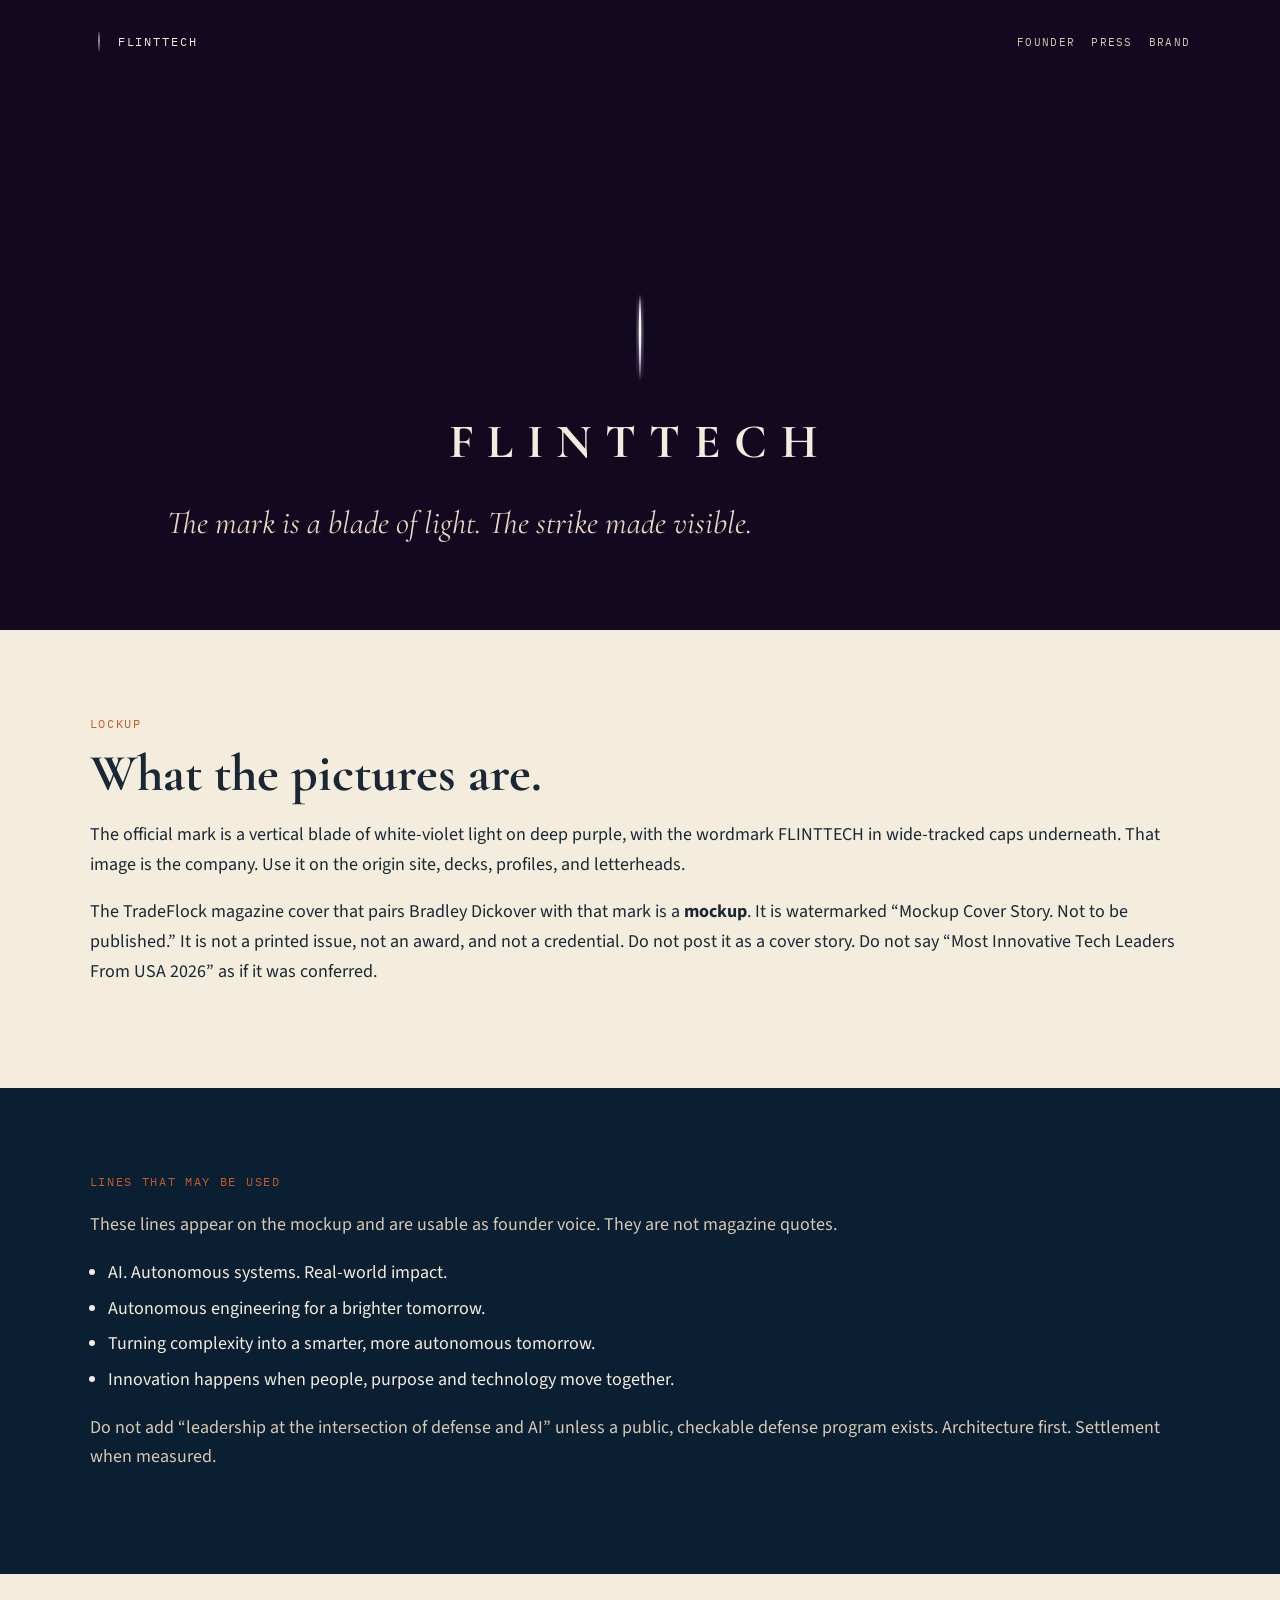
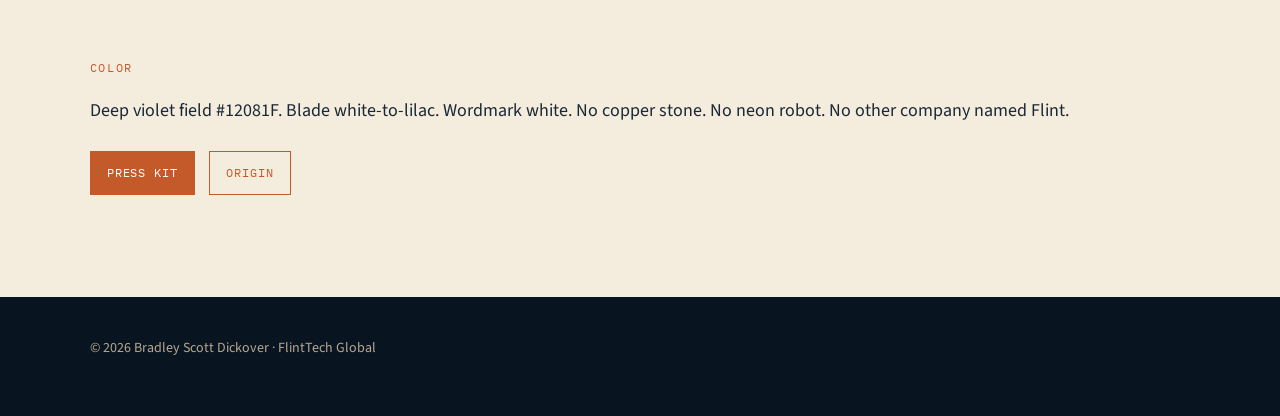
==== brand.html @ 5dce7599 "Add official blade-mark brand lock and mockup-cover rule" ====
<!DOCTYPE html>
<html lang="en">
<head>
<meta charset="utf-8"/>
<meta name="viewport" content="width=device-width, initial-scale=1"/>
<title>Brand lock — FlintTech</title>
<meta name="description" content="Official FlintTech mark, wordmark, voice, and claim discipline."/>
<link rel="canonical" href="https://bdickie9.github.io/flinttech-origin/brand.html"/>
<link rel="icon" href="mark.svg"/>
<link href="https://fonts.googleapis.com/css2?family=Cormorant+Garamond:ital,wght@0,600;1,500&family=IBM+Plex+Mono:wght@400&family=Source+Sans+3:wght@400;600&display=swap" rel="stylesheet"/>
<link rel="stylesheet" href="styles.css"/>
</head>
<body>
<header class="hero" style="min-height:70vh;background:#12081F">
  <nav>
    <a class="brand" href="index.html"><img src="mark.svg" width="18" height="28" alt=""/> FLINTTECH</a>
    <div><a href="founder.html">Founder</a><a href="press.html">Press</a><a href="brand.html">Brand</a></div>
  </nav>
  <div style="text-align:center;width:100%">
    <img src="mark.svg" width="72" height="108" alt="FlintTech blade mark"/>
    <h1 style="letter-spacing:.28em;font-size:clamp(28px,5vw,48px)">FLINTTECH</h1>
    <p class="lede">The mark is a blade of light. The strike made visible.</p>
  </div>
</header>
<section>
  <span class="kicker mono">Lockup</span>
  <h2>What the pictures are.</h2>
  <p>The official mark is a vertical blade of white-violet light on deep purple, with the wordmark FLINTTECH in wide-tracked caps underneath. That image is the company. Use it on the origin site, decks, profiles, and letterheads.</p>
  <p>The TradeFlock magazine cover that pairs Bradley Dickover with that mark is a <strong>mockup</strong>. It is watermarked “Mockup Cover Story. Not to be published.” It is not a printed issue, not an award, and not a credential. Do not post it as a cover story. Do not say “Most Innovative Tech Leaders From USA 2026” as if it was conferred.</p>
</section>
<section class="dark">
  <span class="kicker mono">Lines that may be used</span>
  <p>These lines appear on the mockup and are usable as founder voice. They are not magazine quotes.</p>
  <ul class="clean">
    <li>AI. Autonomous systems. Real-world impact.</li>
    <li>Autonomous engineering for a brighter tomorrow.</li>
    <li>Turning complexity into a smarter, more autonomous tomorrow.</li>
    <li>Innovation happens when people, purpose and technology move together.</li>
  </ul>
  <p>Do not add “leadership at the intersection of defense and AI” unless a public, checkable defense program exists. Architecture first. Settlement when measured.</p>
</section>
<section>
  <span class="kicker mono">Color</span>
  <p>Deep violet field #12081F. Blade white-to-lilac. Wordmark white. No copper stone. No neon robot. No other company named Flint.</p>
  <p><a class="btn solid" href="press.html">Press kit</a> <a class="btn" href="index.html">Origin</a></p>
</section>
<footer>&copy; 2026 Bradley Scott Dickover · FlintTech Global</footer>
</body></html>
---- styles.css ----
:root{
  --navy:#0B1F33;--navy2:#08141F;--copper:#C45A2A;--copper2:#E07A3A;
  --cream:#F4ECDD;--cream2:#E7DCC8;--ink:#1A2836;--mute:#6B7784;
}
*{box-sizing:border-box}
html{scroll-behavior:smooth}
body{margin:0;background:var(--cream);color:var(--ink);font-family:"Source Sans 3",system-ui,sans-serif;font-size:18px;line-height:1.65}
a{color:var(--copper);text-decoration:none}
a:hover{text-decoration:underline}
.mono{font-family:"IBM Plex Mono",ui-monospace,monospace;letter-spacing:.14em;text-transform:uppercase;font-size:12px}
header.hero{min-height:92vh;background:radial-gradient(1100px 480px at 80% 12%,rgba(196,90,42,.18),transparent 55%),linear-gradient(180deg,var(--navy2),var(--navy));color:var(--cream);display:flex;flex-direction:column;justify-content:space-between;padding:28px 7vw 48px}
nav,nav div{display:flex;gap:16px;flex-wrap:wrap;align-items:center;justify-content:space-between}
nav a{color:#D7C8B2;font-family:"IBM Plex Mono",monospace;font-size:11px;letter-spacing:.12em;text-transform:uppercase;text-decoration:none}
nav a:hover{color:#fff}
.brand{display:flex;gap:10px;align-items:center;color:var(--cream);text-decoration:none;font-family:"IBM Plex Mono",monospace;letter-spacing:.16em;font-size:12px;text-transform:uppercase}
.brand svg{width:28px;height:28px}
h1{font-family:"Cormorant Garamond",Georgia,serif;font-size:clamp(46px,8vw,96px);line-height:.94;margin:18px 0}
h2{font-family:"Cormorant Garamond",Georgia,serif;font-size:clamp(32px,4.6vw,52px);line-height:1.08;margin:0 0 18px}
h3{font-family:"Cormorant Garamond",Georgia,serif;font-size:26px;margin:0 0 8px}
.lede{font-family:"Cormorant Garamond",Georgia,serif;font-size:clamp(22px,2.6vw,32px);font-style:italic;max-width:740px;color:#E8D7C0}
section{padding:84px 7vw}
blockquote{margin:0 0 24px;padding-left:22px;border-left:3px solid var(--copper);font-family:"Cormorant Garamond",Georgia,serif;font-size:clamp(22px,3vw,32px);font-style:italic;color:var(--navy)}
.kicker{color:var(--copper);margin-bottom:12px;display:block}
.grid{display:grid;grid-template-columns:repeat(auto-fit,minmax(230px,1fr));gap:14px}
.card{background:#fff;border:1px solid var(--cream2);padding:22px;min-height:148px}
.card p{margin:0;color:var(--mute);font-size:16px}
.dark{background:var(--navy);color:var(--cream)}
.dark p{color:#D7C8B2}
.dark .card{background:#102333;border-color:#1E3346;color:var(--cream)}
.dark .card p{color:#C9B8A3}
.btn{display:inline-block;margin:8px 10px 0 0;padding:11px 16px;border:1px solid currentColor;letter-spacing:.08em;text-transform:uppercase;font-size:12px;font-family:"IBM Plex Mono",monospace;text-decoration:none}
.btn.solid{background:var(--copper);border-color:var(--copper);color:#fff}
.btn:hover{text-decoration:none;opacity:.9}
.row{display:grid;grid-template-columns:1.1fr .9fr;gap:40px;align-items:start}
@media(max-width:860px){.row{grid-template-columns:1fr}}
footer{padding:40px 7vw 56px;background:var(--navy2);color:#B7A894;font-size:14px}
.meta{font-size:15px;color:var(--mute)}
.fact{border-top:1px solid var(--cream2);padding:16px 0}
.dark .fact{border-color:#1E3346}
ul.clean{padding-left:18px}
ul.clean li{margin:6px 0}
.note{font-size:14px;color:var(--mute)}
.dark .note{color:#9AA6B2}
.measure{font-family:"IBM Plex Mono",monospace;font-size:13px;letter-spacing:.04em}
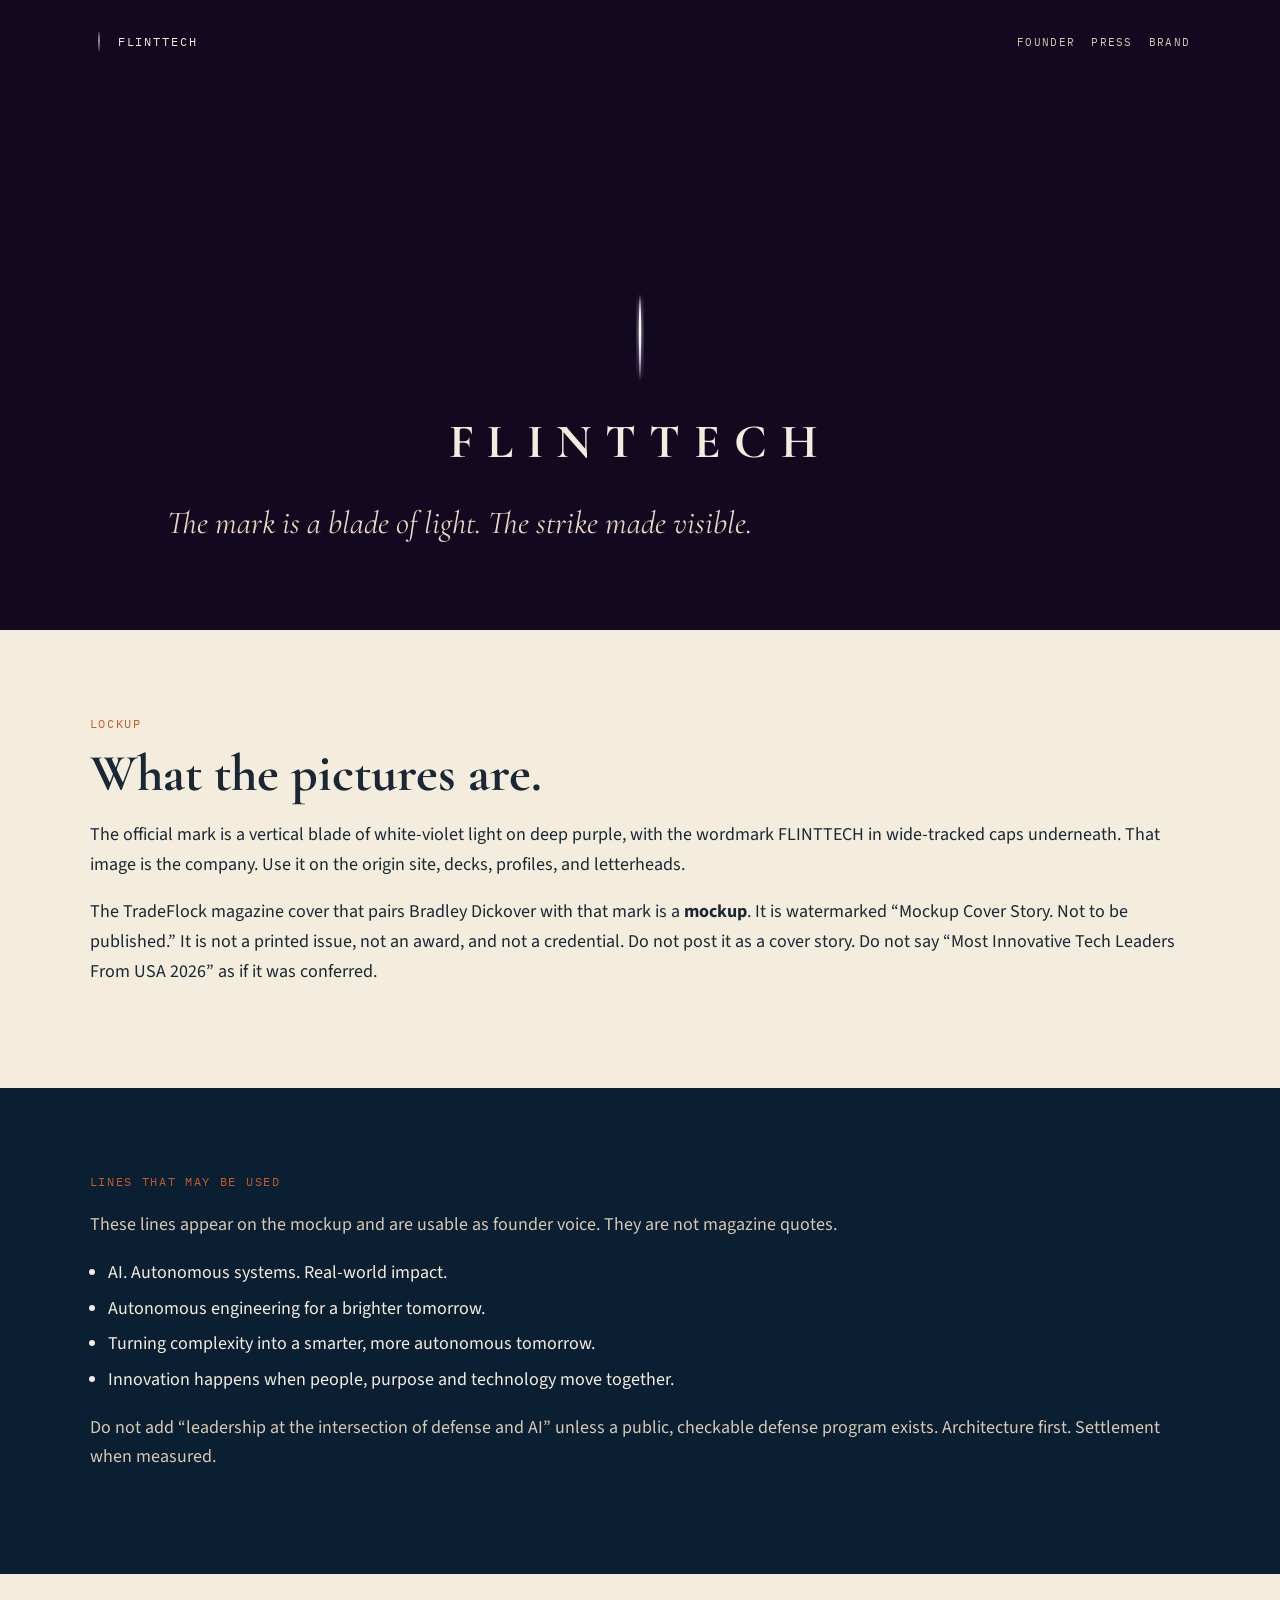
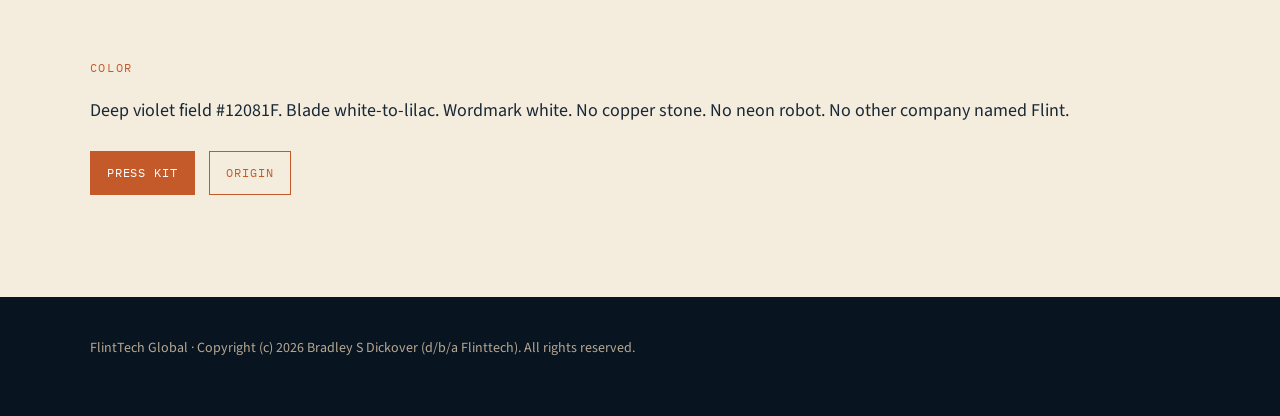
==== commit f80d2b8b: "Fix copyright holder: Bradley S Dickover (d/b/a Flinttech) Copyright holder today: Bradley S Dickove" ====
--- a/brand.html
+++ b/brand.html
@@ -44,5 +44,5 @@
   <p>Deep violet field #12081F. Blade white-to-lilac. Wordmark white. No copper stone. No neon robot. No other company named Flint.</p>
   <p><a class="btn solid" href="press.html">Press kit</a> <a class="btn" href="index.html">Origin</a></p>
 </section>
-<footer>&copy; 2026 Bradley Scott Dickover · FlintTech Global</footer>
+<footer>FlintTech Global · Copyright (c) 2026 Bradley S Dickover (d/b/a Flinttech). All rights reserved.</footer>
 </body></html>
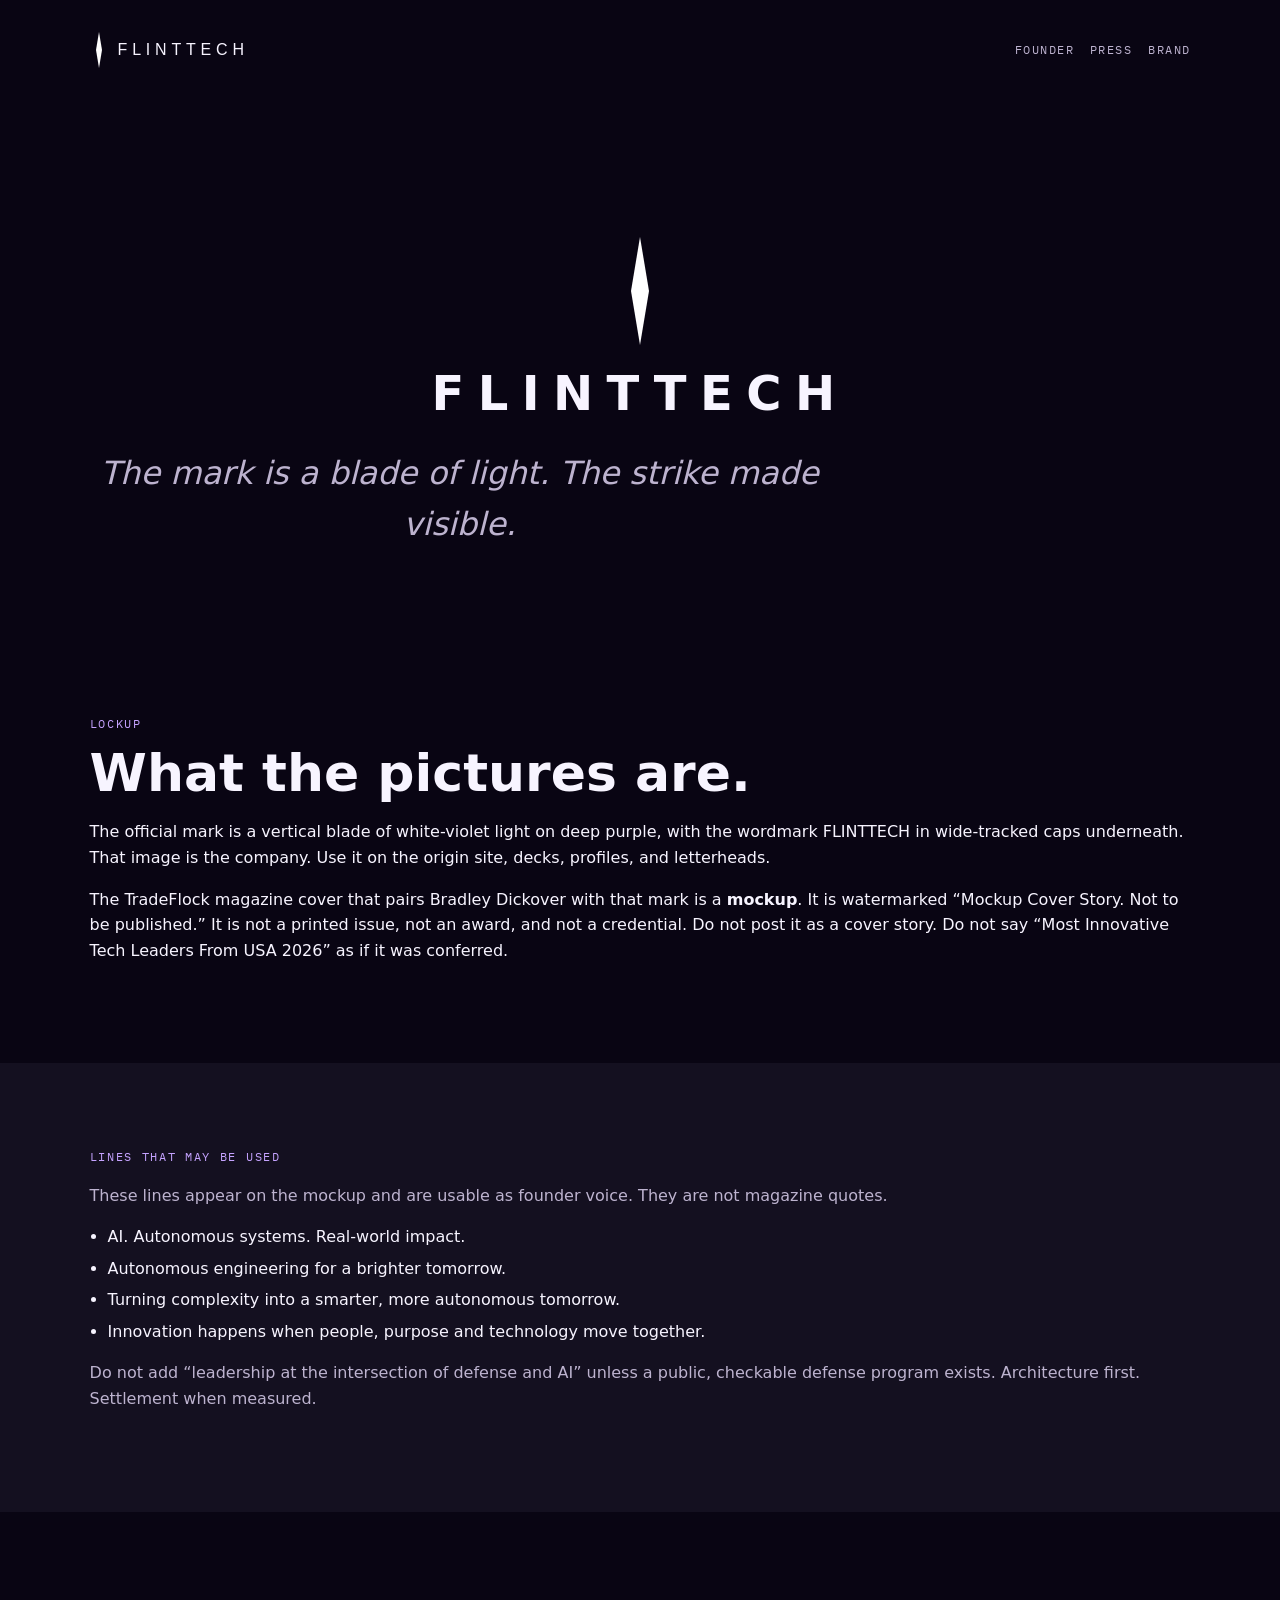
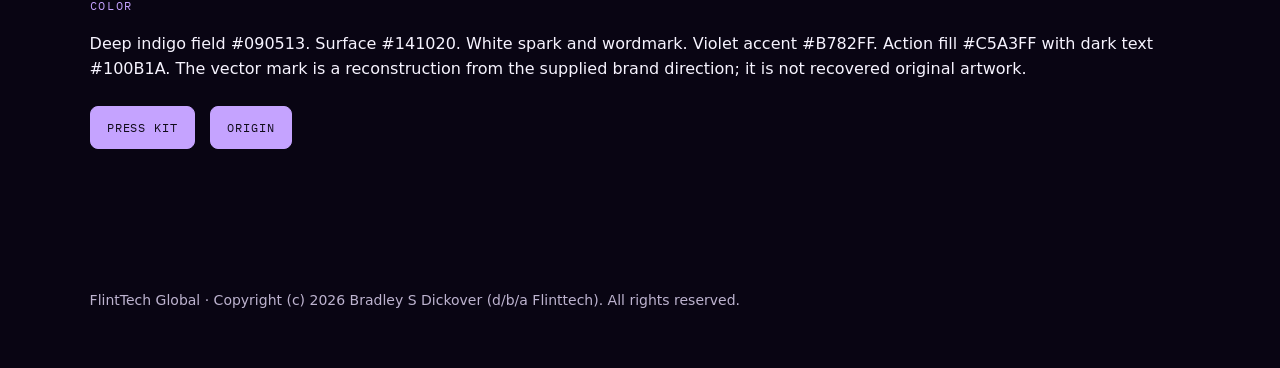
==== commit 2139980a: "Integrate FLINTTECH spark, palette, and accessible brand system" ====
--- a/brand.html
+++ b/brand.html
@@ -9,15 +9,51 @@
 <link rel="icon" href="mark.svg"/>
 <link href="https://fonts.googleapis.com/css2?family=Cormorant+Garamond:ital,wght@0,600;1,500&family=IBM+Plex+Mono:wght@400&family=Source+Sans+3:wght@400;600&display=swap" rel="stylesheet"/>
 <link rel="stylesheet" href="styles.css"/>
-</head>
+<style data-flinttech-brand="1">:root {
+  --ft-background: #090513;
+  --ft-surface: #141020;
+  --ft-raised: #1D162E;
+  --ft-text: #F7F4FF;
+  --ft-muted: #BDB3CF;
+  --ft-accent: #B782FF;
+  --ft-action: #C5A3FF;
+  --ft-action-hover: #D8C2FF;
+  --ft-ink: #100B1A;
+  --ft-border: #362847;
+  --ft-control-border: #827294;
+  --ft-focus: #E3C8FF;
+  --ft-success: #96E3BC;
+  --ft-warning: #FFD79A;
+  --ft-error: #FFB3BD;
+}
+
+.ft-brand-lockup{display:inline-flex;align-items:center;gap:12px;color:var(--ft-text);text-decoration:none;max-width:100%;flex-shrink:0}
+.ft-brand-lockup svg{width:18px;height:42px;flex:none;color:var(--ft-text)}
+.ft-brand-wordmark{display:block;font:500 16px/1.2 Arial,Helvetica,sans-serif;letter-spacing:.30em;color:var(--ft-text)}
+.ft-brand-product{display:block;margin-top:6px;font:400 12px/1.4 Inter,system-ui,sans-serif;letter-spacing:normal;text-transform:none;color:var(--ft-muted);overflow-wrap:anywhere}
+.ft-brand-bar{padding:16px 24px;background:var(--ft-background);border-bottom:1px solid var(--ft-border);position:relative;z-index:1}
+.ft-brand-auth{display:flex;justify-content:center;padding:24px 0}
+:focus-visible{outline:3px solid var(--ft-focus);outline-offset:4px}
+@media(max-width:380px){.ft-brand-wordmark{font-size:14px;letter-spacing:.23em}.ft-brand-lockup{gap:8px}.ft-brand-product{font-size:12px}.ft-brand-bar{padding:12px 16px}}
+@media(prefers-reduced-motion:reduce){*,*::before,*::after{animation-duration:.01ms!important;animation-iteration-count:1!important;transition-duration:.01ms!important;scroll-behavior:auto!important}}
+@media(forced-colors:active){.ft-brand-lockup svg{color:CanvasText}.ft-brand-bar{border-color:CanvasText}:focus-visible{outline:3px solid Highlight}}
+
+:root{--bg:var(--ft-background);--surface:var(--ft-surface);--surface-2:var(--ft-raised);--card:var(--ft-surface);--panel:var(--ft-surface);--line:var(--ft-border);--border:var(--ft-border);--ink:var(--ft-text);--text:var(--ft-text);--muted:var(--ft-muted);--mute:var(--ft-muted);--faint:var(--ft-muted);--gold:var(--ft-action);--gold-bright:var(--ft-action-hover);--acc:var(--ft-action);--accent:var(--ft-accent);--radius:12px}
+html body{background:var(--ft-background);color:var(--ft-text);font-family:Inter,system-ui,sans-serif;font-size:16px;line-height:1.6}
+h1,h2,h3{font-family:Inter,system-ui,sans-serif}
+button,input:not([type="checkbox"]):not([type="radio"]),select{min-height:44px}
+button,input,select,textarea{border-color:var(--ft-control-border);border-radius:8px}
+.card,.panel,.stat,.kpi{background:var(--ft-surface);border-color:var(--ft-border);border-radius:12px}
+.cta,.btn.solid,a.btn{background:var(--ft-action);color:var(--ft-ink);border-color:var(--ft-action);border-radius:8px}
+</style><link rel="icon" href="data:image/svg+xml,%3Csvg%20xmlns%3D%22http%3A%2F%2Fwww.w3.org%2F2000%2Fsvg%22%20viewBox%3D%220%200%2032%2032%22%3E%3Crect%20width%3D%2232%22%20height%3D%2232%22%20rx%3D%226%22%20fill%3D%22%23090513%22%2F%3E%3Cpath%20d%3D%22M16%203%20L20%2016%20L16%2029%20L12%2016%20Z%22%20fill%3D%22white%22%2F%3E%3C%2Fsvg%3E" /></head>
 <body>
-<header class="hero" style="min-height:70vh;background:#12081F">
+<header class="hero" style="min-height:70vh;background:#090513">
   <nav>
     <a class="brand" href="index.html"><img src="mark.svg" width="18" height="28" alt=""/> FLINTTECH</a>
     <div><a href="founder.html">Founder</a><a href="press.html">Press</a><a href="brand.html">Brand</a></div>
   </nav>
   <div style="text-align:center;width:100%">
-    <img src="mark.svg" width="72" height="108" alt="FlintTech blade mark"/>
+    <img src="mark.svg" width="72" height="108" alt="FLINTTECH spark"/>
     <h1 style="letter-spacing:.28em;font-size:clamp(28px,5vw,48px)">FLINTTECH</h1>
     <p class="lede">The mark is a blade of light. The strike made visible.</p>
   </div>
@@ -41,8 +77,9 @@
 </section>
 <section>
   <span class="kicker mono">Color</span>
-  <p>Deep violet field #12081F. Blade white-to-lilac. Wordmark white. No copper stone. No neon robot. No other company named Flint.</p>
+  <p>Deep indigo field #090513. Surface #141020. White spark and wordmark. Violet accent #B782FF. Action fill #C5A3FF with dark text #100B1A. The vector mark is a reconstruction from the supplied brand direction; it is not recovered original artwork.</p>
   <p><a class="btn solid" href="press.html">Press kit</a> <a class="btn" href="index.html">Origin</a></p>
 </section>
 <footer>FlintTech Global · Copyright (c) 2026 Bradley S Dickover (d/b/a Flinttech). All rights reserved.</footer>
 </body></html>
+
--- a/styles.css
+++ b/styles.css
@@ -42,3 +42,6 @@
 .note{font-size:14px;color:var(--mute)}
 .dark .note{color:#9AA6B2}
 .measure{font-family:"IBM Plex Mono",monospace;font-size:13px;letter-spacing:.04em}
+
+
+:root{--navy:#141020;--navy2:#090513;--copper:#C5A3FF;--copper2:#D8C2FF;--cream:#F7F4FF;--cream2:#362847;--ink:#F7F4FF;--mute:#BDB3CF}header.hero{background:#090513}body{background:#090513}h1,h2,h3,.lede,blockquote{font-family:Inter,system-ui,sans-serif}.lede{color:#BDB3CF}nav a{color:#BDB3CF;font-size:12px;min-height:44px;display:inline-flex;align-items:center}.card,.dark .card{background:#141020;color:#F7F4FF;border-color:#362847;border-radius:12px}.dark p,.dark .card p,.dark .note,footer{color:#BDB3CF}.btn.solid{color:#100B1A}.brand{font-family:Arial,Helvetica,sans-serif;letter-spacing:.30em;font-size:16px}.brand img{width:18px;height:36px}blockquote{color:#F7F4FF}
